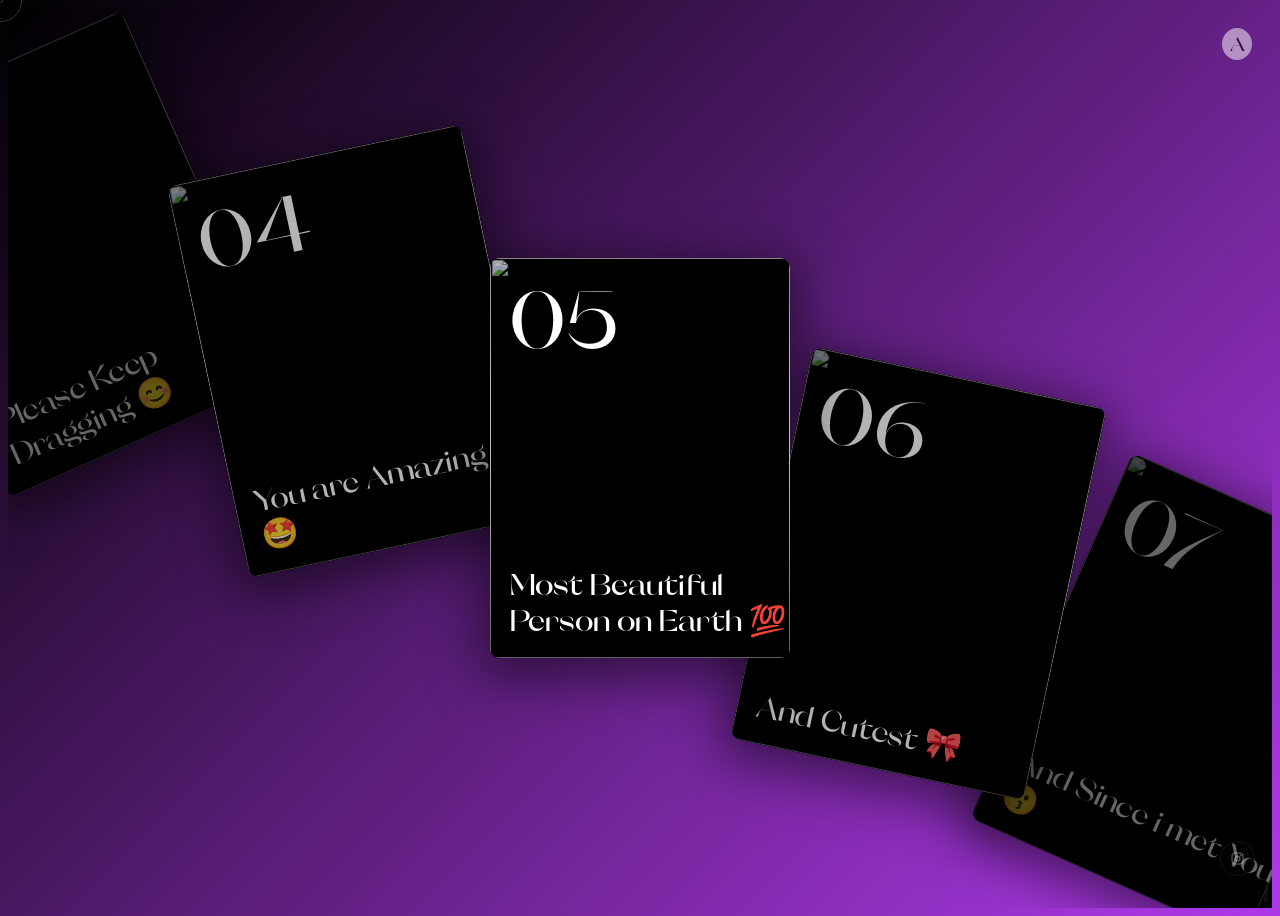
==== index1.html @ 32a84d16 "first commit" ====
<!DOCTYPE html>
<html lang="en" >
<head>
  <meta charset="UTF-8">
  <title>Happy Birthday❤️</title>
  <link rel="stylesheet" href="./style.css">
   <meta name="title" content="HAPPY gf day | adwait_the_coder">
<link rel="website icon" type="png" href="images/adwait.png">
</head>
<body>
	
<!-- partial:index.partial.html -->
<body>
<!-- partial:index.partial.html -->
<!--




-->

<div class="carousel">
    <div class="carousel-item">
        <div class="carousel-box">
            <div class="title">Hi 👋</div>
            <div class="num">01</div>
			<img src="https://i.pinimg.com/736x/0d/75/f6/0d75f6254bdd9695de6ffd4c7741d5bc.jpg" />
        </div>
    </div>

    <div class="carousel-item">
        <div class="carousel-box">
            <div class="title">I want to tell you Something 😍</div>
            <div class="num">02</div>
			<img src="https://i.pinimg.com/736x/c1/f9/42/c1f9422a0ea4bbbd52da74f163381980.jpg" />
        </div>
    </div>

    <div class="carousel-item">
        <div class="carousel-box">
            <div class="title">Please Keep Dragging 😊 </div>
            <div class="num">03</div>
			<img src="https://i.pinimg.com/736x/f9/1e/3f/f91e3fb2ff9435b1b339264cf38e826c.jpg" />
        </div>
    </div>

	<div class="carousel-item">
		<div class="carousel-box">
			<div class="title">You are Amazing 🤩 </div>
			<div class="num">04</div>
			<img src="https://i.pinimg.com/1200x/be/29/9b/be299bd7b86299c8a10250e81b8846fd.jpg" />
        </div>
	</div>

	<div class="carousel-item">
		<div class="carousel-box">
			<div class="title">Most Beautiful Person on Earth 💯</div>
			<div class="num">05</div>
			<img src="https://i.pinimg.com/736x/94/76/db/9476dba0ac2253588b9911c2b033375a.jpg" />
        </div>
	</div>

	<div class="carousel-item">
		<div class="carousel-box">
			<div class="title">And Cutest 🎀</div>
			<div class="num">06</div>
			<img src="https://i.pinimg.com/1200x/be/b4/e1/beb4e190e73f45d90c44c87d68a8d08c.jpg" />
        </div>
	</div>

	<div class="carousel-item">
		<div class="carousel-box">
			<div class="title">And Since i met You 😗 </div>
			<div class="num">07</div>
			<img src="https://i.pinimg.com/736x/0f/f2/21/0ff22181ade475002147a118e9908355.jpg" />
        </div>
	</div>

	<div class="carousel-item">
		<div class="carousel-box">
			<div class="title">I feel very Lucky Everyday 😇</div>
			<div class="num">08</div>
			<img src="https://i.pinimg.com/736x/77/53/d1/7753d1b430babaa90339f981efd360f6.jpg" />
        </div>
	</div>

	<div class="carousel-item">
		<div class="carousel-box">
			<div class="title">and I have Crush on You 🥰</div>
			<div class="num">09</div>
			<img src="https://i.pinimg.com/736x/45/78/59/457859e8ec19815cbaecf32f5a0e426b.jpg" />
        </div>
	</div>
	<div class="carousel-item">
		<div class="carousel-box">
			<div class="title">I love You ❤️</div>
			<div class="num">10</div>
			<img src="https://i.pinimg.com/736x/db/93/5a/db935ad8a951e44e46740dcbf24531c7.jpg" />
        </div>
	</div>
</div>



<a href="https://www.youtube.com/@AdwaitTheCoder" target="_blank" class="logo">A</a>
<div class="social">
  <a href="#" target="_blank"
		><svg>
			<use xlink:href="#ico-Youtube"></use></svg
	></a>
	<a href="https://www.instagram.com/adwait_the_coder/" target="_blank"
		><svg>
			<use xlink:href="#ico-instagram"></use></svg
></a>
</div>


<svg style="display: none">
	<symbol id="ico-instagram" viewBox="0 0 35 35">
		<circle opacity=".2" cx="17.5" cy="17.5" r="17" stroke="var(--fill)" fill="none"></circle>
		<path
			fill-rule="evenodd"
			clip-rule="evenodd"
			d="M24.944 20.476c.028-.457.042-1.282.042-2.476s-.014-2.019-.042-2.476c-.056-1.09-.378-1.93-.965-2.517s-1.422-.91-2.503-.965C21.018 12.014 20.194 12 19 12s-2.019.014-2.476.042c-1.081.047-1.92.368-2.517.965s-.918 1.436-.965 2.518C13.014 15.98 13 16.805 13 18c0 1.194.014 2.019.042 2.476.047 1.09.368 1.93.965 2.517s1.436.91 2.518.965c.466.028 1.29.042 2.475.042 1.184 0 2.01-.014 2.476-.042 1.072-.047 1.906-.368 2.503-.965.597-.597.918-1.436.965-2.517ZM19 13.075h-1.427c-.186 0-.438.01-.755.029a11.61 11.61 0 0 0-.797.07c-.215.028-.401.08-.56.154-.26.102-.489.251-.685.447-.196.196-.35.425-.461.685-.056.15-.103.336-.14.56a7.843 7.843 0 0 0-.084.811 7.113 7.113 0 0 0-.014.741c.01.178.01.453 0 .826-.01.373-.01.573 0 .601.01.028.01.228 0 .601s-.01.648 0 .826c.01.177.014.424.014.74 0 .318.028.588.084.812l.14.56c.112.26.265.489.461.685.196.196.425.345.685.447.15.056.336.108.56.154.224.047.49.07.797.07.308 0 .56.01.755.028.196.019.471.019.826 0 .354-.019.554-.019.601 0 .047.019.242.019.587 0s.62-.019.826 0c.205.019.456.01.755-.028.298-.037.569-.06.811-.07.242-.01.424-.06.546-.154.26-.102.494-.251.699-.447a1.75 1.75 0 0 0 .447-.686c.056-.149.103-.335.14-.559.038-.224.066-.494.084-.811.019-.317.023-.564.014-.741a11.82 11.82 0 0 1 0-.826c.01-.373.01-.573 0-.601-.01-.028-.01-.228 0-.601s.01-.648 0-.826c-.01-.177-.014-.424-.014-.74 0-.318-.028-.588-.084-.812l-.14-.56a1.956 1.956 0 0 0-1.147-1.133 3.979 3.979 0 0 0-.545-.153 3.915 3.915 0 0 0-.811-.07c-.326 0-.578-.01-.755-.028a5.916 5.916 0 0 0-.826 0c-.372.019-.568.019-.587 0Zm3.706 2.225c.14-.14.21-.308.21-.504a.57.57 0 0 0-.21-.503.767.767 0 0 0-.517-.21.718.718 0 0 0-.504.21.622.622 0 0 0-.21.503c.01.196.08.364.21.504s.299.21.504.21c.205 0 .377-.07.517-.21ZM22.063 18c0 .849-.298 1.576-.895 2.182a2.882 2.882 0 0 1-2.168.895 3.075 3.075 0 0 1-2.182-.895c-.606-.588-.904-1.315-.895-2.182.01-.867.308-1.594.895-2.182.588-.587 1.315-.886 2.182-.895.867-.01 1.59.29 2.168.895.578.606.876 1.333.895 2.182Zm-1.077 0a1.95 1.95 0 0 0-.573-1.413A1.897 1.897 0 0 0 19 16c-.56 0-1.03.196-1.413.587A2.001 2.001 0 0 0 17 18c-.01.55.186 1.021.587 1.413.401.391.872.587 1.413.587.54 0 1.012-.196 1.413-.587.4-.392.592-.863.573-1.413Z"
			transform="translate(-1.5 -0.5)"
			fill="var(--fill)"
		></path>
	</symbol>

	<symbol id="ico-linkedin" viewBox="0 0 35 35">
		<circle opacity=".2" cx="17.5" cy="17.5" r="17" stroke="var(--fill)" fill="none"></circle>
		<path
			fill-rule="evenodd"
			clip-rule="evenodd"
			d="M15.3025 14.0835C15.3025 14.3845 15.1934 14.6403 14.9752 14.851C14.757 15.0617 14.4786 15.167 14.14 15.167C13.8014 15.167 13.5267 15.0617 13.316 14.851C13.1053 14.6403 13 14.3807 13 14.0722C13 13.7637 13.1053 13.5079 13.316 13.3047C13.5267 13.1016 13.8051 13 14.1512 13C14.4974 13 14.772 13.1016 14.9752 13.3047C15.1783 13.5079 15.2874 13.7675 15.3025 14.0835ZM13.0677 23V16.0248H15.2348V23H13.0677ZM16.4763 16.0248C16.5064 16.8676 16.5214 17.6125 16.5214 18.2596V23H18.7111V18.9819C18.7111 18.7111 18.7336 18.5305 18.7788 18.4402C18.9895 17.8984 19.3582 17.6275 19.8849 17.6275C20.6223 17.6275 20.991 18.1317 20.991 19.14V23H23.158V18.8691C23.158 17.8758 22.9285 17.1272 22.4695 16.623C22.0105 16.1189 21.4048 15.8668 20.6524 15.8668C19.6742 15.8668 18.9594 16.243 18.5079 16.9955H18.4628L18.3499 16.0248H16.4763Z"
			transform="translate(0 -1)"
			fill="var(--fill)"
		></path>
	</symbol>
</svg>

<div class="cursor"></div>
<div class="cursor cursor2"></div>

<!-- partial -->
  <script  src="./main.js"></script>

</body>
<!-- partial -->
  <script  src="main.js"></script>

</body>
</html>
---- style.css ----
body {
  overflow: hidden;
  font-family: "Roboto", serif;
  background: linear-gradient(135deg, black, #af39ea);
  
  
}

.carousel {
  position: relative;
  z-index: 1;
  height: 100vh;
  overflow: hidden;
  pointer-events: none;
}

.carousel-item {
  --items: 10;
  --width: clamp(150px, 30vw, 300px);
  --height: clamp(200px, 40vw, 400px);
  --x: calc(var(--active) * 800%);
  --y: calc(var(--active) * 200%);
  --rot: calc(var(--active) * 120deg);
  --opacity: calc(var(--zIndex) / var(--items) * 3 - 2);
  overflow: hidden;
  position: absolute;
  z-index: var(--zIndex);
  width: var(--width);
  height: var(--height);
  margin: calc(var(--height) * -0.5) 0 0 calc(var(--width) * -0.5);
  border-radius: 10px;
  top: 50%;
  left: 50%;
  -webkit-user-select: none;
     -moz-user-select: none;
      -ms-user-select: none;
          user-select: none;
  transform-origin: 0% 100%;
  box-shadow: 0 10px 50px 10px rgba(0, 0, 0, 0.5);
  background: black;
  pointer-events: all;
  transform: translate(var(--x), var(--y)) rotate(var(--rot));
  transition: transform 0.8s cubic-bezier(0, 0.02, 0, 1);
}
.carousel-item .carousel-box {
  position: absolute;
  z-index: 1;
  top: 0;
  left: 0;
  width: 100%;
  height: 100%;
  transition: opacity 0.8s cubic-bezier(0, 0.02, 0, 1);
  opacity: var(--opacity);
  font-family: "Orelo-sw-db", serif;
}
.carousel-item .carousel-box:before {
  content: "";
  position: absolute;
  z-index: 1;
  top: 0;
  left: 0;
  width: 100%;
  height: 100%;
  background: linear-gradient(to bottom, rgba(0, 0, 0, 0.3), rgba(0, 0, 0, 0) 30%, rgba(0, 0, 0, 0) 50%, rgba(0, 0, 0, 0.5));
}
.carousel-item .title {
  position: absolute;
  z-index: 1;
  color: #fff;
  bottom: 20px;
  left: 20px;
  transition: opacity 0.8s cubic-bezier(0, 0.02, 0, 1);
  font-size: clamp(20px, 3vw, 30px);
  text-shadow: 0 4px 4px rgba(0, 0, 0, 0.1);
}
.carousel-item .num {
  position: absolute;
  z-index: 1;
  color: #fff;
  top: 10px;
  left: 20px;
  transition: opacity 0.8s cubic-bezier(0, 0.02, 0, 1);
  font-size: clamp(20px, 10vw, 80px);
}
.carousel-item img {
  width: 100%;
  height: 100%;
  -o-object-fit: cover;
     object-fit: cover;
  pointer-events: none;
}

.layout {
  position: absolute;
  z-index: 0;
  top: 0;
  left: 0;
  width: 100%;
  height: 100%;
  pointer-events: none;
}
.layout:before {
  content: "";
  position: absolute;
  z-index: 1;
  top: 0;
  left: 90px;
  width: 10px;
  height: 100%;
  border: 1px solid #fff;
  border-top: none;
  border-bottom: none;
  opacity: 0.15;
}
.layout .box {
  position: absolute;
  bottom: 0;
  left: 30px;
  color: #fff;
  transform-origin: 0% 10%;
  transform: rotate(-90deg);
  font-size: 9px;
  line-height: 1.4;
  text-transform: uppercase;
  opacity: 0.4;
}

.logo {
  position: absolute;
  z-index: 2;
  top: 28px;
  right: 28px;
  width: 30px;
  height: 30px;
  background: #fff;
  border-radius: 50%;
  opacity: 0.5;
  display: flex;
  justify-content: center;
  align-items: center;
  font-family: "Orelo-sw-db", serif;
  pointer-events: all;
  color: black;
  text-decoration: none;
  font-size: 20px;
  overflow: hidden;
  padding-bottom: 0.1em;
}

.social {
  position: absolute;
  z-index: 10;
  bottom: 20px;
  right: 25px;
  color: #fff;
  opacity: 0.4;
}
.social a {
  display: inline-block;
  margin-left: 3px;
}
.social svg {
  --fill: #fff;
  width: 35px;
  height: 35px;
}

.cursor {
  position: fixed;
  z-index: 10;
  top: 0;
  left: 0;
  --size: 40px;
  width: var(--size);
  height: var(--size);
  border-radius: 50%;
  border: 1px solid rgba(255, 255, 255, 0.2);
  margin: calc(var(--size) * -0.5) 0 0 calc(var(--size) * -0.5);
  transition: transform 0.85s cubic-bezier(0, 0.02, 0, 1);
  display: none;
  pointer-events: none;
}
@media (pointer: fine) {
  .cursor {
    display: block;
  }
}

.cursor2 {
  --size: 2px;
  transition-duration: 0.7s;
}

@font-face {
  font-family: "Orelo-sw-db";
  src: url([data-uri]) format("truetype");
  font-weight: inherit;
  font-style: inherit;
}
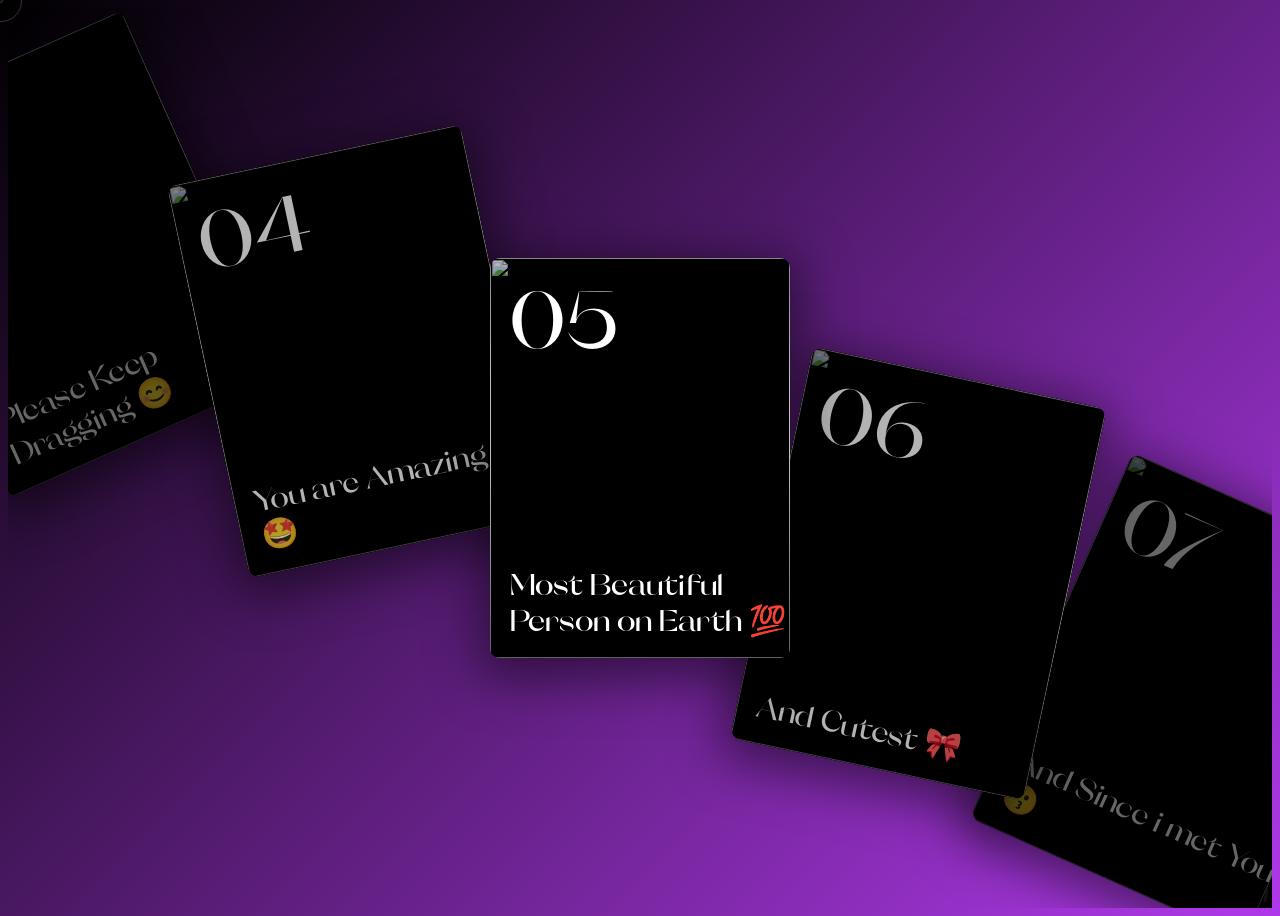
==== commit 8f378c13: "Update image sources in index1.html and remove unused assets" ====
--- a/index1.html
+++ b/index1.html
@@ -24,7 +24,7 @@
         <div class="carousel-box">
             <div class="title">Hi 👋</div>
             <div class="num">01</div>
-			<img src="https://i.pinimg.com/736x/0d/75/f6/0d75f6254bdd9695de6ffd4c7741d5bc.jpg" />
+			<img src="/assets/1.png" />
         </div>
     </div>
 
@@ -32,7 +32,7 @@
         <div class="carousel-box">
             <div class="title">I want to tell you Something 😍</div>
             <div class="num">02</div>
-			<img src="https://i.pinimg.com/736x/c1/f9/42/c1f9422a0ea4bbbd52da74f163381980.jpg" />
+			<img src="/assets/2.png" />
         </div>
     </div>
 
@@ -40,7 +40,7 @@
         <div class="carousel-box">
             <div class="title">Please Keep Dragging 😊 </div>
             <div class="num">03</div>
-			<img src="https://i.pinimg.com/736x/f9/1e/3f/f91e3fb2ff9435b1b339264cf38e826c.jpg" />
+			<img src="/assets/3.png" />
         </div>
     </div>
 
@@ -48,7 +48,7 @@
 		<div class="carousel-box">
 			<div class="title">You are Amazing 🤩 </div>
 			<div class="num">04</div>
-			<img src="https://i.pinimg.com/1200x/be/29/9b/be299bd7b86299c8a10250e81b8846fd.jpg" />
+			<img src="/assets/4.png" />
         </div>
 	</div>
 
@@ -56,7 +56,7 @@
 		<div class="carousel-box">
 			<div class="title">Most Beautiful Person on Earth 💯</div>
 			<div class="num">05</div>
-			<img src="https://i.pinimg.com/736x/94/76/db/9476dba0ac2253588b9911c2b033375a.jpg" />
+			<img src="/assets/5.png" />
         </div>
 	</div>
 
@@ -64,7 +64,7 @@
 		<div class="carousel-box">
 			<div class="title">And Cutest 🎀</div>
 			<div class="num">06</div>
-			<img src="https://i.pinimg.com/1200x/be/b4/e1/beb4e190e73f45d90c44c87d68a8d08c.jpg" />
+			<img src="/assets/6.png" />
         </div>
 	</div>
 
@@ -72,7 +72,7 @@
 		<div class="carousel-box">
 			<div class="title">And Since i met You 😗 </div>
 			<div class="num">07</div>
-			<img src="https://i.pinimg.com/736x/0f/f2/21/0ff22181ade475002147a118e9908355.jpg" />
+			<img src="/assets/7.png" />
         </div>
 	</div>
 
@@ -80,7 +80,7 @@
 		<div class="carousel-box">
 			<div class="title">I feel very Lucky Everyday 😇</div>
 			<div class="num">08</div>
-			<img src="https://i.pinimg.com/736x/77/53/d1/7753d1b430babaa90339f981efd360f6.jpg" />
+			<img src="/assets/8.png" />
         </div>
 	</div>
 
@@ -88,30 +88,21 @@
 		<div class="carousel-box">
 			<div class="title">and I have Crush on You 🥰</div>
 			<div class="num">09</div>
-			<img src="https://i.pinimg.com/736x/45/78/59/457859e8ec19815cbaecf32f5a0e426b.jpg" />
+			<img src="/assets/9.png" />
         </div>
 	</div>
 	<div class="carousel-item">
 		<div class="carousel-box">
 			<div class="title">I love You ❤️</div>
 			<div class="num">10</div>
-			<img src="https://i.pinimg.com/736x/db/93/5a/db935ad8a951e44e46740dcbf24531c7.jpg" />
+			<img src="/assets/10.png" />
         </div>
 	</div>
 </div>
 
 
 
-<a href="https://www.youtube.com/@AdwaitTheCoder" target="_blank" class="logo">A</a>
-<div class="social">
-  <a href="#" target="_blank"
-		><svg>
-			<use xlink:href="#ico-Youtube"></use></svg
-	></a>
-	<a href="https://www.instagram.com/adwait_the_coder/" target="_blank"
-		><svg>
-			<use xlink:href="#ico-instagram"></use></svg
-></a>
+
 </div>
 
 
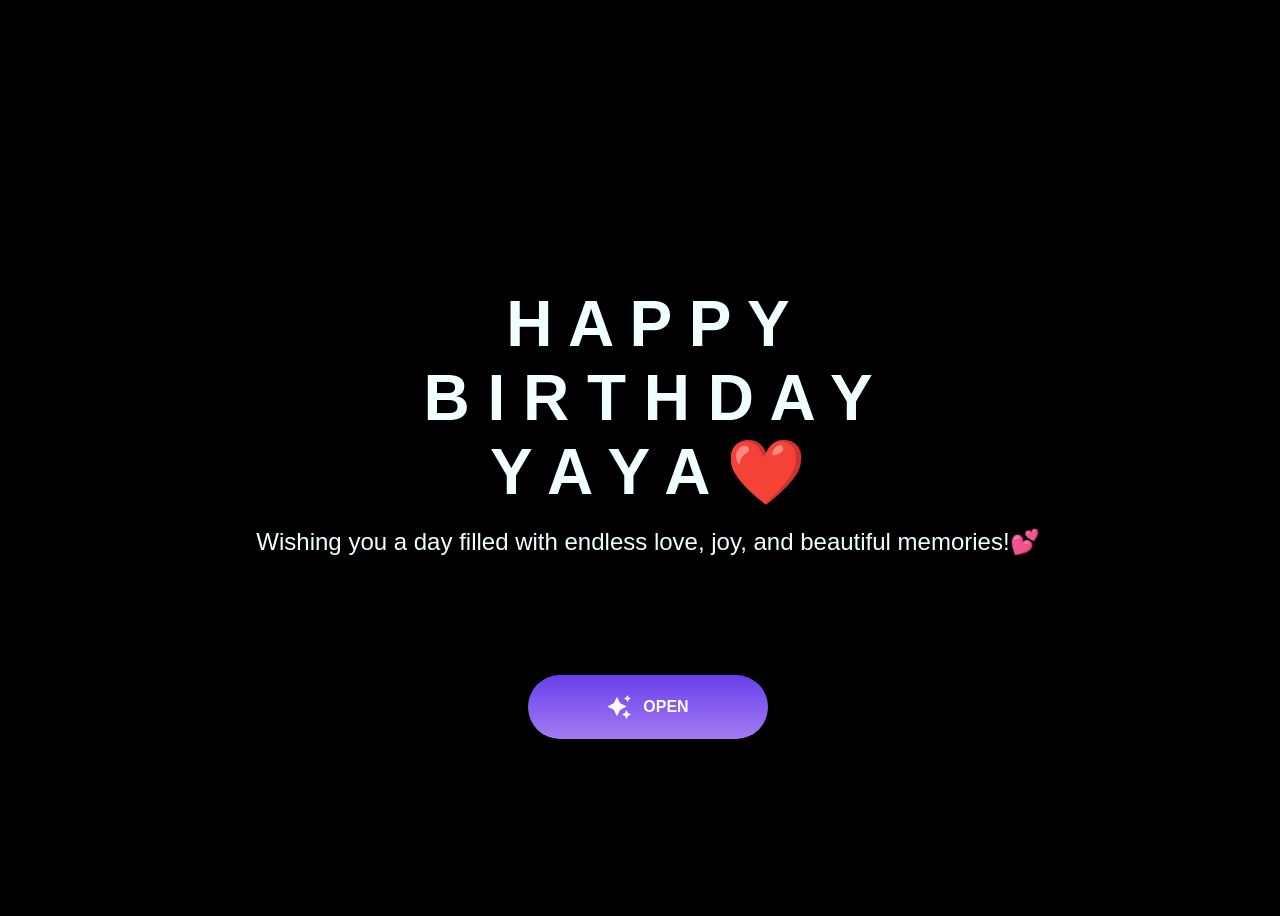
==== commit 854d4c18: "Refactor index.html and index1.html for improved structure and remove index2.html" ====
--- a/index1.html
+++ b/index1.html
@@ -1,144 +1,67 @@
 <!DOCTYPE html>
-<html lang="en" >
+<html lang="en">
+
 <head>
   <meta charset="UTF-8">
-  <title>Happy Birthday❤️</title>
-  <link rel="stylesheet" href="./style.css">
-   <meta name="title" content="HAPPY gf day | adwait_the_coder">
-<link rel="website icon" type="png" href="images/adwait.png">
+  <meta http-equiv="X-UA-Compatible" content="IE=edge">
+  <meta name="viewport" content="width=device-width, initial-scale=1.0">
+  <meta name="title" content="HAPPY gf day| adwait_the_coder">
+
+  <title>Happy GF Day❤️</title>
+  <link rel="stylesheet" href="style1.css">
+  <link rel="icon" href="img/flowers.png" type="image/x-icon">
+  <link rel="website icon" type="png" href="images/adwait.png">
 </head>
-<body>
-	
-<!-- partial:index.partial.html -->
-<body>
-<!-- partial:index.partial.html -->
-<!--
 
+<body style="display: flex; justify-content: center; align-items: center; height: 100vh;">
+  <div class="greetings">
+    <span>H</span>
+    <span>A</span>
+    <span>P</span>
+    <span>P</span>
+    <span>Y</span> 
+  </div>
+  <div class="greetings">
+    <span>B</span>
+    <span>I</span>
+    <span>R</span>  
+    <span>T</span>
+    <span>H</span>
+    <span>D</span>
+    <span>A</span>
+    <span>Y</span>
+  
+    
+  </div>
 
+  <div class="greetings">
+    <span>Y</span>
+    <span>A</span>
+    <span>Y</span>
+    <span>A</span>
+    <span>❤️</span>
+  </div>
+<br>
+  <div style="text-align: center;" class="description">
+    <span>  
+Wishing you a day filled with endless love, joy, and beautiful memories!💕</span>
+  </div>
+  <br><br><br>
+  <!-- Button -->
+  <div style="position: absolute; top: 75vh; width: 100%; display: flex; justify-content: center;">
+    <a href="index1.html" class="btn">
+      <svg height="24" width="24" fill="#FFFFFF" viewBox="0 0 24 24" data-name="Layer 1" id="Layer_1" class="sparkle">
+        <path
+          d="M10,21.236,6.755,14.745.264,11.5,6.755,8.255,10,1.764l3.245,6.491L19.736,11.5l-6.491,3.245ZM18,21l1.5,3L21,21l3-1.5L21,18l-1.5-3L18,18l-3,1.5ZM19.333,4.667,20.5,7l1.167-2.333L24,3.5,21.667,2.333,20.5,0,19.333,2.333,17,3.5Z">
+        </path>
+      </svg>
 
+      <span class="text">OPEN</span>
+    </a>
+  </div>
 
--->
-
-<div class="carousel">
-    <div class="carousel-item">
-        <div class="carousel-box">
-            <div class="title">Hi 👋</div>
-            <div class="num">01</div>
-			<img src="/assets/1.png" />
-        </div>
-    </div>
-
-    <div class="carousel-item">
-        <div class="carousel-box">
-            <div class="title">I want to tell you Something 😍</div>
-            <div class="num">02</div>
-			<img src="/assets/2.png" />
-        </div>
-    </div>
-
-    <div class="carousel-item">
-        <div class="carousel-box">
-            <div class="title">Please Keep Dragging 😊 </div>
-            <div class="num">03</div>
-			<img src="/assets/3.png" />
-        </div>
-    </div>
-
-	<div class="carousel-item">
-		<div class="carousel-box">
-			<div class="title">You are Amazing 🤩 </div>
-			<div class="num">04</div>
-			<img src="/assets/4.png" />
-        </div>
-	</div>
-
-	<div class="carousel-item">
-		<div class="carousel-box">
-			<div class="title">Most Beautiful Person on Earth 💯</div>
-			<div class="num">05</div>
-			<img src="/assets/5.png" />
-        </div>
-	</div>
-
-	<div class="carousel-item">
-		<div class="carousel-box">
-			<div class="title">And Cutest 🎀</div>
-			<div class="num">06</div>
-			<img src="/assets/6.png" />
-        </div>
-	</div>
-
-	<div class="carousel-item">
-		<div class="carousel-box">
-			<div class="title">And Since i met You 😗 </div>
-			<div class="num">07</div>
-			<img src="/assets/7.png" />
-        </div>
-	</div>
-
-	<div class="carousel-item">
-		<div class="carousel-box">
-			<div class="title">I feel very Lucky Everyday 😇</div>
-			<div class="num">08</div>
-			<img src="/assets/8.png" />
-        </div>
-	</div>
-
-	<div class="carousel-item">
-		<div class="carousel-box">
-			<div class="title">and I have Crush on You 🥰</div>
-			<div class="num">09</div>
-			<img src="/assets/9.png" />
-        </div>
-	</div>
-	<div class="carousel-item">
-		<div class="carousel-box">
-			<div class="title">I love You ❤️</div>
-			<div class="num">10</div>
-			<img src="/assets/10.png" />
-        </div>
-	</div>
-</div>
-
-
-
-
-</div>
-
-
-<svg style="display: none">
-	<symbol id="ico-instagram" viewBox="0 0 35 35">
-		<circle opacity=".2" cx="17.5" cy="17.5" r="17" stroke="var(--fill)" fill="none"></circle>
-		<path
-			fill-rule="evenodd"
-			clip-rule="evenodd"
-			d="M24.944 20.476c.028-.457.042-1.282.042-2.476s-.014-2.019-.042-2.476c-.056-1.09-.378-1.93-.965-2.517s-1.422-.91-2.503-.965C21.018 12.014 20.194 12 19 12s-2.019.014-2.476.042c-1.081.047-1.92.368-2.517.965s-.918 1.436-.965 2.518C13.014 15.98 13 16.805 13 18c0 1.194.014 2.019.042 2.476.047 1.09.368 1.93.965 2.517s1.436.91 2.518.965c.466.028 1.29.042 2.475.042 1.184 0 2.01-.014 2.476-.042 1.072-.047 1.906-.368 2.503-.965.597-.597.918-1.436.965-2.517ZM19 13.075h-1.427c-.186 0-.438.01-.755.029a11.61 11.61 0 0 0-.797.07c-.215.028-.401.08-.56.154-.26.102-.489.251-.685.447-.196.196-.35.425-.461.685-.056.15-.103.336-.14.56a7.843 7.843 0 0 0-.084.811 7.113 7.113 0 0 0-.014.741c.01.178.01.453 0 .826-.01.373-.01.573 0 .601.01.028.01.228 0 .601s-.01.648 0 .826c.01.177.014.424.014.74 0 .318.028.588.084.812l.14.56c.112.26.265.489.461.685.196.196.425.345.685.447.15.056.336.108.56.154.224.047.49.07.797.07.308 0 .56.01.755.028.196.019.471.019.826 0 .354-.019.554-.019.601 0 .047.019.242.019.587 0s.62-.019.826 0c.205.019.456.01.755-.028.298-.037.569-.06.811-.07.242-.01.424-.06.546-.154.26-.102.494-.251.699-.447a1.75 1.75 0 0 0 .447-.686c.056-.149.103-.335.14-.559.038-.224.066-.494.084-.811.019-.317.023-.564.014-.741a11.82 11.82 0 0 1 0-.826c.01-.373.01-.573 0-.601-.01-.028-.01-.228 0-.601s.01-.648 0-.826c-.01-.177-.014-.424-.014-.74 0-.318-.028-.588-.084-.812l-.14-.56a1.956 1.956 0 0 0-1.147-1.133 3.979 3.979 0 0 0-.545-.153 3.915 3.915 0 0 0-.811-.07c-.326 0-.578-.01-.755-.028a5.916 5.916 0 0 0-.826 0c-.372.019-.568.019-.587 0Zm3.706 2.225c.14-.14.21-.308.21-.504a.57.57 0 0 0-.21-.503.767.767 0 0 0-.517-.21.718.718 0 0 0-.504.21.622.622 0 0 0-.21.503c.01.196.08.364.21.504s.299.21.504.21c.205 0 .377-.07.517-.21ZM22.063 18c0 .849-.298 1.576-.895 2.182a2.882 2.882 0 0 1-2.168.895 3.075 3.075 0 0 1-2.182-.895c-.606-.588-.904-1.315-.895-2.182.01-.867.308-1.594.895-2.182.588-.587 1.315-.886 2.182-.895.867-.01 1.59.29 2.168.895.578.606.876 1.333.895 2.182Zm-1.077 0a1.95 1.95 0 0 0-.573-1.413A1.897 1.897 0 0 0 19 16c-.56 0-1.03.196-1.413.587A2.001 2.001 0 0 0 17 18c-.01.55.186 1.021.587 1.413.401.391.872.587 1.413.587.54 0 1.012-.196 1.413-.587.4-.392.592-.863.573-1.413Z"
-			transform="translate(-1.5 -0.5)"
-			fill="var(--fill)"
-		></path>
-	</symbol>
-
-	<symbol id="ico-linkedin" viewBox="0 0 35 35">
-		<circle opacity=".2" cx="17.5" cy="17.5" r="17" stroke="var(--fill)" fill="none"></circle>
-		<path
-			fill-rule="evenodd"
-			clip-rule="evenodd"
-			d="M15.3025 14.0835C15.3025 14.3845 15.1934 14.6403 14.9752 14.851C14.757 15.0617 14.4786 15.167 14.14 15.167C13.8014 15.167 13.5267 15.0617 13.316 14.851C13.1053 14.6403 13 14.3807 13 14.0722C13 13.7637 13.1053 13.5079 13.316 13.3047C13.5267 13.1016 13.8051 13 14.1512 13C14.4974 13 14.772 13.1016 14.9752 13.3047C15.1783 13.5079 15.2874 13.7675 15.3025 14.0835ZM13.0677 23V16.0248H15.2348V23H13.0677ZM16.4763 16.0248C16.5064 16.8676 16.5214 17.6125 16.5214 18.2596V23H18.7111V18.9819C18.7111 18.7111 18.7336 18.5305 18.7788 18.4402C18.9895 17.8984 19.3582 17.6275 19.8849 17.6275C20.6223 17.6275 20.991 18.1317 20.991 19.14V23H23.158V18.8691C23.158 17.8758 22.9285 17.1272 22.4695 16.623C22.0105 16.1189 21.4048 15.8668 20.6524 15.8668C19.6742 15.8668 18.9594 16.243 18.5079 16.9955H18.4628L18.3499 16.0248H16.4763Z"
-			transform="translate(0 -1)"
-			fill="var(--fill)"
-		></path>
-	</symbol>
-</svg>
-
-<div class="cursor"></div>
-<div class="cursor cursor2"></div>
-
-<!-- partial -->
-  <script  src="./main.js"></script>
+  <!-- Credits -->
 
 </body>
-<!-- partial -->
-  <script  src="main.js"></script>
 
-</body>
-</html>
+</html>
--- a/style1.css
+++ b/style1.css
@@ -0,0 +1,153 @@
+@import url('https://fonts.googleapis.com/css2?family=Poppins:ital,wght@0,500;1,900&display=swap');
+@import url('https://fonts.googleapis.com/css2?family=Amita:wght@400;700&family=Archivo:ital,wght@0,100..900;1,100..900&family=Bilbo+Swash+Caps&family=Inter:opsz,wght@14..32,500&family=Noto+Serif:ital,wght@0,100..900;1,100..900&family=Pacifico&family=Poppins:ital,wght@0,100;0,200;0,300;0,400;0,500;0,600;0,700;0,800;0,900;1,100;1,200;1,300;1,400;1,500;1,600;1,700;1,800;1,900&family=Tiro+Devanagari+Marathi:ital@0;1&display=swap');
+*{
+    font-family: "Inter", sans-serif;
+}
+body{
+    color: azure;
+    width: 100%;
+    height: 82vh;
+    display: flex;
+    flex-direction: column;
+    align-items: center;
+    justify-content: center;
+    background-color: black;
+    /* padding-top: -30; */
+}
+
+.botones{
+    padding: 9px;
+    border-radius: 80px;
+    background-color: transparent;
+    border: none;
+}
+
+.botones a{
+    background-color: #3856ff;
+    padding: 15px 30px;
+    border-radius: 80px;
+    -webkit-border-radius: 80px;
+    -moz-border-radius: 80px;
+    -ms-border-radius: 80px;
+    -o-border-radius: 80px;
+
+}
+
+.botones a:focus{
+    background-color: rgb(50, 194, 194);
+}
+
+.greetings{
+    font-size: 4rem;
+    font-weight: 900;
+}
+.greetings > span{
+    animation: glow 2.5s ease-in-out infinite;
+}
+@keyframes glow{
+    0%, 100%{
+        color: #fff;
+        text-shadow: 0 0 12px #39c6d6, 0 0 50px #39c6d6, 0 0 100px #39c6d6;
+    }
+    10%, 90%{
+        color: #111;
+        text-shadow: none;
+    }
+}
+.greetings > span:nth-child(2){
+    animation-delay: .2s ;
+}
+.greetings > span:nth-child(3){
+    animation-delay: .4s ;
+}
+.greetings > span:nth-child(4){
+    animation-delay: .6s;
+}
+.greetings > span:nth-child(5){
+    animation-delay: .8s;
+}
+.greetings > span:nth-child(6){
+    animation-delay: 1s;
+}
+.greetings > span:nth-child(7){
+    animation-delay: 1s;
+}
+.greetings > span:nth-child(8){
+    animation-delay: 1s;
+}
+
+
+.description{
+    font-size: 1.5rem;
+    margin-bottom: 20px;
+}
+
+.button a{
+    text-decoration: none;
+    font-size: 1rem;
+    color: #111;
+}
+
+
+.btn {
+    border: none;
+    width: 15em;
+    height: 4em;
+    border-radius: 3em;
+    display: flex;
+    justify-content: center;
+    align-items: center;
+    gap: 12px;
+    background: linear-gradient(0deg, #A47CF3, #683FEA);
+    text-decoration: none;
+    color: #fff;
+    cursor: pointer;
+    transition: all 450ms ease-in-out;
+}
+  
+  .sparkle {
+    fill: #fbfbfb;
+    transition: all 800ms ease;
+  }
+  
+  .text {
+    font-weight: 600;
+    color: #fbfbfb;
+    font-size: medium;
+  }
+  
+  .btn:hover {
+    background: linear-gradient(0deg, #A47CF3, #683FEA);
+    box-shadow: inset 0px 1px 0px 0px rgba(255, 255, 255, 0.4),
+      inset 0px -4px 0px 0px rgba(0, 0, 0, 0.2),
+      0px 0px 0px 4px rgba(255, 255, 255, 0.2),
+      0px 0px 180px 0px #9917FF;
+    transform: translateY(-2px);
+  }
+  
+  .btn:hover .text {
+    color: white;
+  }
+  
+  .btn:hover .sparkle {
+    fill: white;
+    transform: scale(1.2);
+  }
+
+
+@media screen and (max-width:574px){
+    .greetings{
+        display: block;
+        font-size: 4rem;
+        font-weight: 800;
+        text-align: center;
+    }
+    .description{
+        font-size: 2rem;
+    }
+    
+    .button a{
+        font-size: 1rem;
+    }
+}
+
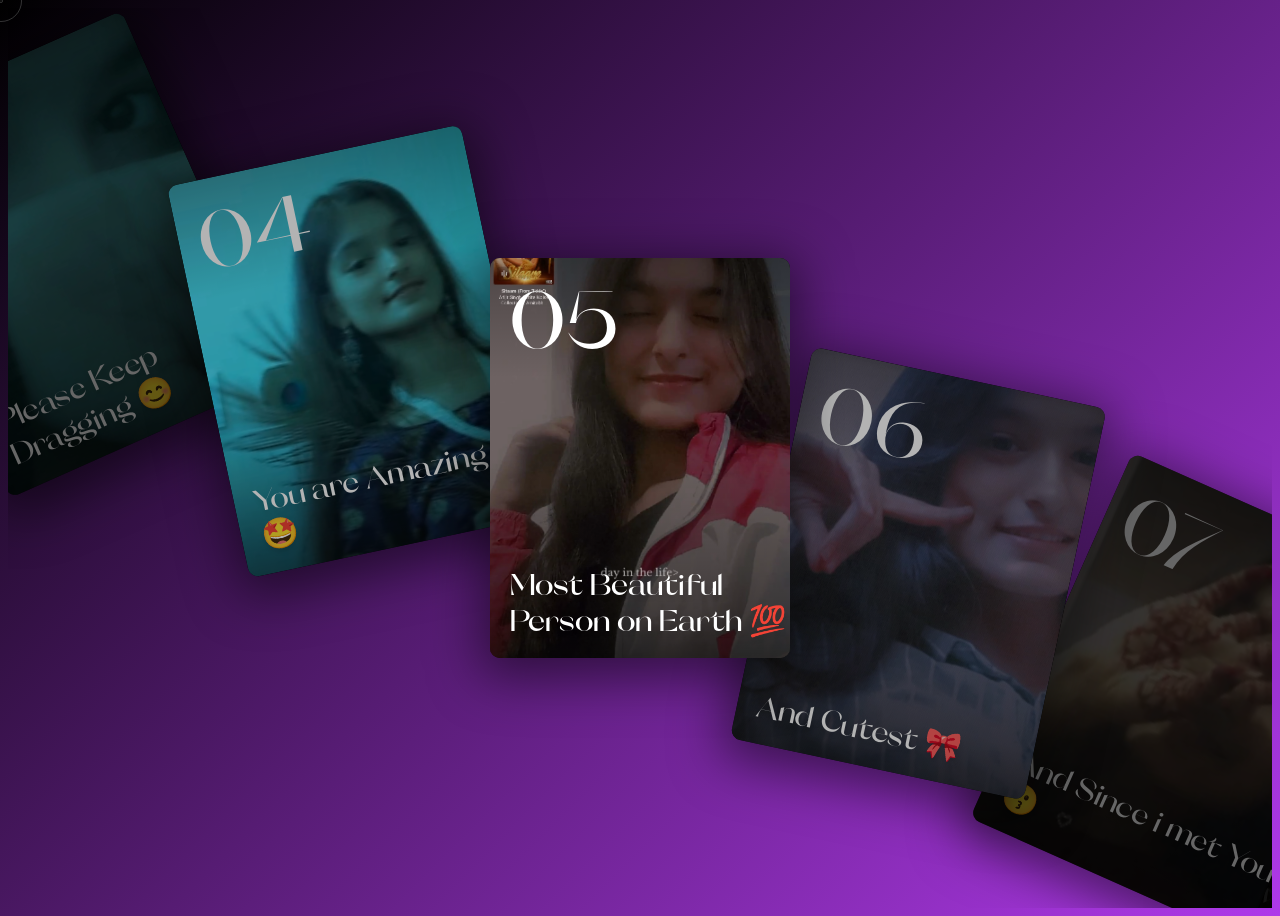
==== commit 0bdb142f: "Refactor index.html and index1.html for birthday theme and improved structure" ====
--- a/index1.html
+++ b/index1.html
@@ -1,67 +1,144 @@
 <!DOCTYPE html>
-<html lang="en">
-
+<html lang="en" >
 <head>
   <meta charset="UTF-8">
-  <meta http-equiv="X-UA-Compatible" content="IE=edge">
-  <meta name="viewport" content="width=device-width, initial-scale=1.0">
-  <meta name="title" content="HAPPY gf day| adwait_the_coder">
+  <title>Happy Birthday❤️</title>
+  <link rel="stylesheet" href="./style.css">
+   <meta name="title" content="HAPPY gf day | adwait_the_coder">
+<link rel="website icon" type="png" href="images/adwait.png">
+</head>
+<body>
+	
+<!-- partial:index.partial.html -->
+<body>
+<!-- partial:index.partial.html -->
+<!--
 
-  <title>Happy GF Day❤️</title>
-  <link rel="stylesheet" href="style1.css">
-  <link rel="icon" href="img/flowers.png" type="image/x-icon">
-  <link rel="website icon" type="png" href="images/adwait.png">
-</head>
 
-<body style="display: flex; justify-content: center; align-items: center; height: 100vh;">
-  <div class="greetings">
-    <span>H</span>
-    <span>A</span>
-    <span>P</span>
-    <span>P</span>
-    <span>Y</span> 
-  </div>
-  <div class="greetings">
-    <span>B</span>
-    <span>I</span>
-    <span>R</span>  
-    <span>T</span>
-    <span>H</span>
-    <span>D</span>
-    <span>A</span>
-    <span>Y</span>
-  
-    
-  </div>
 
-  <div class="greetings">
-    <span>Y</span>
-    <span>A</span>
-    <span>Y</span>
-    <span>A</span>
-    <span>❤️</span>
-  </div>
-<br>
-  <div style="text-align: center;" class="description">
-    <span>  
-Wishing you a day filled with endless love, joy, and beautiful memories!💕</span>
-  </div>
-  <br><br><br>
-  <!-- Button -->
-  <div style="position: absolute; top: 75vh; width: 100%; display: flex; justify-content: center;">
-    <a href="index1.html" class="btn">
-      <svg height="24" width="24" fill="#FFFFFF" viewBox="0 0 24 24" data-name="Layer 1" id="Layer_1" class="sparkle">
-        <path
-          d="M10,21.236,6.755,14.745.264,11.5,6.755,8.255,10,1.764l3.245,6.491L19.736,11.5l-6.491,3.245ZM18,21l1.5,3L21,21l3-1.5L21,18l-1.5-3L18,18l-3,1.5ZM19.333,4.667,20.5,7l1.167-2.333L24,3.5,21.667,2.333,20.5,0,19.333,2.333,17,3.5Z">
-        </path>
-      </svg>
 
-      <span class="text">OPEN</span>
-    </a>
-  </div>
+-->
 
-  <!-- Credits -->
+<div class="carousel">
+    <div class="carousel-item">
+        <div class="carousel-box">
+            <div class="title">Hi 👋</div>
+            <div class="num">01</div>
+			<img src="/assets/1.png" />
+        </div>
+    </div>
+
+    <div class="carousel-item">
+        <div class="carousel-box">
+            <div class="title">I want to tell you Something 😍</div>
+            <div class="num">02</div>
+			<img src="/assets/2.png" />
+        </div>
+    </div>
+
+    <div class="carousel-item">
+        <div class="carousel-box">
+            <div class="title">Please Keep Dragging 😊 </div>
+            <div class="num">03</div>
+			<img src="/assets/3.png" />
+        </div>
+    </div>
+
+	<div class="carousel-item">
+		<div class="carousel-box">
+			<div class="title">You are Amazing 🤩 </div>
+			<div class="num">04</div>
+			<img src="/assets/4.png" />
+        </div>
+	</div>
+
+	<div class="carousel-item">
+		<div class="carousel-box">
+			<div class="title">Most Beautiful Person on Earth 💯</div>
+			<div class="num">05</div>
+			<img src="/assets/5.png" />
+        </div>
+	</div>
+
+	<div class="carousel-item">
+		<div class="carousel-box">
+			<div class="title">And Cutest 🎀</div>
+			<div class="num">06</div>
+			<img src="/assets/6.png" />
+        </div>
+	</div>
+
+	<div class="carousel-item">
+		<div class="carousel-box">
+			<div class="title">And Since i met You 😗 </div>
+			<div class="num">07</div>
+			<img src="/assets/7.png" />
+        </div>
+	</div>
+
+	<div class="carousel-item">
+		<div class="carousel-box">
+			<div class="title">I feel very Lucky Everyday 😇</div>
+			<div class="num">08</div>
+			<img src="/assets/8.png" />
+        </div>
+	</div>
+
+	<div class="carousel-item">
+		<div class="carousel-box">
+			<div class="title">and I have Crush on You 🥰</div>
+			<div class="num">09</div>
+			<img src="/assets/9.png" />
+        </div>
+	</div>
+	<div class="carousel-item">
+		<div class="carousel-box">
+			<div class="title">I love You ❤️</div>
+			<div class="num">10</div>
+			<img src="/assets/10.png" />
+        </div>
+	</div>
+</div>
+
+
+
+
+</div>
+
+
+<svg style="display: none">
+	<symbol id="ico-instagram" viewBox="0 0 35 35">
+		<circle opacity=".2" cx="17.5" cy="17.5" r="17" stroke="var(--fill)" fill="none"></circle>
+		<path
+			fill-rule="evenodd"
+			clip-rule="evenodd"
+			d="M24.944 20.476c.028-.457.042-1.282.042-2.476s-.014-2.019-.042-2.476c-.056-1.09-.378-1.93-.965-2.517s-1.422-.91-2.503-.965C21.018 12.014 20.194 12 19 12s-2.019.014-2.476.042c-1.081.047-1.92.368-2.517.965s-.918 1.436-.965 2.518C13.014 15.98 13 16.805 13 18c0 1.194.014 2.019.042 2.476.047 1.09.368 1.93.965 2.517s1.436.91 2.518.965c.466.028 1.29.042 2.475.042 1.184 0 2.01-.014 2.476-.042 1.072-.047 1.906-.368 2.503-.965.597-.597.918-1.436.965-2.517ZM19 13.075h-1.427c-.186 0-.438.01-.755.029a11.61 11.61 0 0 0-.797.07c-.215.028-.401.08-.56.154-.26.102-.489.251-.685.447-.196.196-.35.425-.461.685-.056.15-.103.336-.14.56a7.843 7.843 0 0 0-.084.811 7.113 7.113 0 0 0-.014.741c.01.178.01.453 0 .826-.01.373-.01.573 0 .601.01.028.01.228 0 .601s-.01.648 0 .826c.01.177.014.424.014.74 0 .318.028.588.084.812l.14.56c.112.26.265.489.461.685.196.196.425.345.685.447.15.056.336.108.56.154.224.047.49.07.797.07.308 0 .56.01.755.028.196.019.471.019.826 0 .354-.019.554-.019.601 0 .047.019.242.019.587 0s.62-.019.826 0c.205.019.456.01.755-.028.298-.037.569-.06.811-.07.242-.01.424-.06.546-.154.26-.102.494-.251.699-.447a1.75 1.75 0 0 0 .447-.686c.056-.149.103-.335.14-.559.038-.224.066-.494.084-.811.019-.317.023-.564.014-.741a11.82 11.82 0 0 1 0-.826c.01-.373.01-.573 0-.601-.01-.028-.01-.228 0-.601s.01-.648 0-.826c-.01-.177-.014-.424-.014-.74 0-.318-.028-.588-.084-.812l-.14-.56a1.956 1.956 0 0 0-1.147-1.133 3.979 3.979 0 0 0-.545-.153 3.915 3.915 0 0 0-.811-.07c-.326 0-.578-.01-.755-.028a5.916 5.916 0 0 0-.826 0c-.372.019-.568.019-.587 0Zm3.706 2.225c.14-.14.21-.308.21-.504a.57.57 0 0 0-.21-.503.767.767 0 0 0-.517-.21.718.718 0 0 0-.504.21.622.622 0 0 0-.21.503c.01.196.08.364.21.504s.299.21.504.21c.205 0 .377-.07.517-.21ZM22.063 18c0 .849-.298 1.576-.895 2.182a2.882 2.882 0 0 1-2.168.895 3.075 3.075 0 0 1-2.182-.895c-.606-.588-.904-1.315-.895-2.182.01-.867.308-1.594.895-2.182.588-.587 1.315-.886 2.182-.895.867-.01 1.59.29 2.168.895.578.606.876 1.333.895 2.182Zm-1.077 0a1.95 1.95 0 0 0-.573-1.413A1.897 1.897 0 0 0 19 16c-.56 0-1.03.196-1.413.587A2.001 2.001 0 0 0 17 18c-.01.55.186 1.021.587 1.413.401.391.872.587 1.413.587.54 0 1.012-.196 1.413-.587.4-.392.592-.863.573-1.413Z"
+			transform="translate(-1.5 -0.5)"
+			fill="var(--fill)"
+		></path>
+	</symbol>
+
+	<symbol id="ico-linkedin" viewBox="0 0 35 35">
+		<circle opacity=".2" cx="17.5" cy="17.5" r="17" stroke="var(--fill)" fill="none"></circle>
+		<path
+			fill-rule="evenodd"
+			clip-rule="evenodd"
+			d="M15.3025 14.0835C15.3025 14.3845 15.1934 14.6403 14.9752 14.851C14.757 15.0617 14.4786 15.167 14.14 15.167C13.8014 15.167 13.5267 15.0617 13.316 14.851C13.1053 14.6403 13 14.3807 13 14.0722C13 13.7637 13.1053 13.5079 13.316 13.3047C13.5267 13.1016 13.8051 13 14.1512 13C14.4974 13 14.772 13.1016 14.9752 13.3047C15.1783 13.5079 15.2874 13.7675 15.3025 14.0835ZM13.0677 23V16.0248H15.2348V23H13.0677ZM16.4763 16.0248C16.5064 16.8676 16.5214 17.6125 16.5214 18.2596V23H18.7111V18.9819C18.7111 18.7111 18.7336 18.5305 18.7788 18.4402C18.9895 17.8984 19.3582 17.6275 19.8849 17.6275C20.6223 17.6275 20.991 18.1317 20.991 19.14V23H23.158V18.8691C23.158 17.8758 22.9285 17.1272 22.4695 16.623C22.0105 16.1189 21.4048 15.8668 20.6524 15.8668C19.6742 15.8668 18.9594 16.243 18.5079 16.9955H18.4628L18.3499 16.0248H16.4763Z"
+			transform="translate(0 -1)"
+			fill="var(--fill)"
+		></path>
+	</symbol>
+</svg>
+
+<div class="cursor"></div>
+<div class="cursor cursor2"></div>
+
+<!-- partial -->
+  <script  src="./main.js"></script>
 
 </body>
+<!-- partial -->
+  <script  src="main.js"></script>
 
-</html>+</body>
+</html>
--- a/style.css
+++ b/style.css
@@ -0,0 +1,199 @@
+body {
+  overflow: hidden;
+  font-family: "Roboto", serif;
+  background: linear-gradient(135deg, black, #af39ea);
+  
+  
+}
+
+.carousel {
+  position: relative;
+  z-index: 1;
+  height: 100vh;
+  overflow: hidden;
+  pointer-events: none;
+}
+
+.carousel-item {
+  --items: 10;
+  --width: clamp(150px, 30vw, 300px);
+  --height: clamp(200px, 40vw, 400px);
+  --x: calc(var(--active) * 800%);
+  --y: calc(var(--active) * 200%);
+  --rot: calc(var(--active) * 120deg);
+  --opacity: calc(var(--zIndex) / var(--items) * 3 - 2);
+  overflow: hidden;
+  position: absolute;
+  z-index: var(--zIndex);
+  width: var(--width);
+  height: var(--height);
+  margin: calc(var(--height) * -0.5) 0 0 calc(var(--width) * -0.5);
+  border-radius: 10px;
+  top: 50%;
+  left: 50%;
+  -webkit-user-select: none;
+     -moz-user-select: none;
+      -ms-user-select: none;
+          user-select: none;
+  transform-origin: 0% 100%;
+  box-shadow: 0 10px 50px 10px rgba(0, 0, 0, 0.5);
+  background: black;
+  pointer-events: all;
+  transform: translate(var(--x), var(--y)) rotate(var(--rot));
+  transition: transform 0.8s cubic-bezier(0, 0.02, 0, 1);
+}
+.carousel-item .carousel-box {
+  position: absolute;
+  z-index: 1;
+  top: 0;
+  left: 0;
+  width: 100%;
+  height: 100%;
+  transition: opacity 0.8s cubic-bezier(0, 0.02, 0, 1);
+  opacity: var(--opacity);
+  font-family: "Orelo-sw-db", serif;
+}
+.carousel-item .carousel-box:before {
+  content: "";
+  position: absolute;
+  z-index: 1;
+  top: 0;
+  left: 0;
+  width: 100%;
+  height: 100%;
+  background: linear-gradient(to bottom, rgba(0, 0, 0, 0.3), rgba(0, 0, 0, 0) 30%, rgba(0, 0, 0, 0) 50%, rgba(0, 0, 0, 0.5));
+}
+.carousel-item .title {
+  position: absolute;
+  z-index: 1;
+  color: #fff;
+  bottom: 20px;
+  left: 20px;
+  transition: opacity 0.8s cubic-bezier(0, 0.02, 0, 1);
+  font-size: clamp(20px, 3vw, 30px);
+  text-shadow: 0 4px 4px rgba(0, 0, 0, 0.1);
+}
+.carousel-item .num {
+  position: absolute;
+  z-index: 1;
+  color: #fff;
+  top: 10px;
+  left: 20px;
+  transition: opacity 0.8s cubic-bezier(0, 0.02, 0, 1);
+  font-size: clamp(20px, 10vw, 80px);
+}
+.carousel-item img {
+  width: 100%;
+  height: 100%;
+  -o-object-fit: cover;
+     object-fit: cover;
+  pointer-events: none;
+}
+
+.layout {
+  position: absolute;
+  z-index: 0;
+  top: 0;
+  left: 0;
+  width: 100%;
+  height: 100%;
+  pointer-events: none;
+}
+.layout:before {
+  content: "";
+  position: absolute;
+  z-index: 1;
+  top: 0;
+  left: 90px;
+  width: 10px;
+  height: 100%;
+  border: 1px solid #fff;
+  border-top: none;
+  border-bottom: none;
+  opacity: 0.15;
+}
+.layout .box {
+  position: absolute;
+  bottom: 0;
+  left: 30px;
+  color: #fff;
+  transform-origin: 0% 10%;
+  transform: rotate(-90deg);
+  font-size: 9px;
+  line-height: 1.4;
+  text-transform: uppercase;
+  opacity: 0.4;
+}
+
+.logo {
+  position: absolute;
+  z-index: 2;
+  top: 28px;
+  right: 28px;
+  width: 30px;
+  height: 30px;
+  background: #fff;
+  border-radius: 50%;
+  opacity: 0.5;
+  display: flex;
+  justify-content: center;
+  align-items: center;
+  font-family: "Orelo-sw-db", serif;
+  pointer-events: all;
+  color: black;
+  text-decoration: none;
+  font-size: 20px;
+  overflow: hidden;
+  padding-bottom: 0.1em;
+}
+
+.social {
+  position: absolute;
+  z-index: 10;
+  bottom: 20px;
+  right: 25px;
+  color: #fff;
+  opacity: 0.4;
+}
+.social a {
+  display: inline-block;
+  margin-left: 3px;
+}
+.social svg {
+  --fill: #fff;
+  width: 35px;
+  height: 35px;
+}
+
+.cursor {
+  position: fixed;
+  z-index: 10;
+  top: 0;
+  left: 0;
+  --size: 40px;
+  width: var(--size);
+  height: var(--size);
+  border-radius: 50%;
+  border: 1px solid rgba(255, 255, 255, 0.2);
+  margin: calc(var(--size) * -0.5) 0 0 calc(var(--size) * -0.5);
+  transition: transform 0.85s cubic-bezier(0, 0.02, 0, 1);
+  display: none;
+  pointer-events: none;
+}
+@media (pointer: fine) {
+  .cursor {
+    display: block;
+  }
+}
+
+.cursor2 {
+  --size: 2px;
+  transition-duration: 0.7s;
+}
+
+@font-face {
+  font-family: "Orelo-sw-db";
+  src: url([data-uri]) format("truetype");
+  font-weight: inherit;
+  font-style: inherit;
+}
